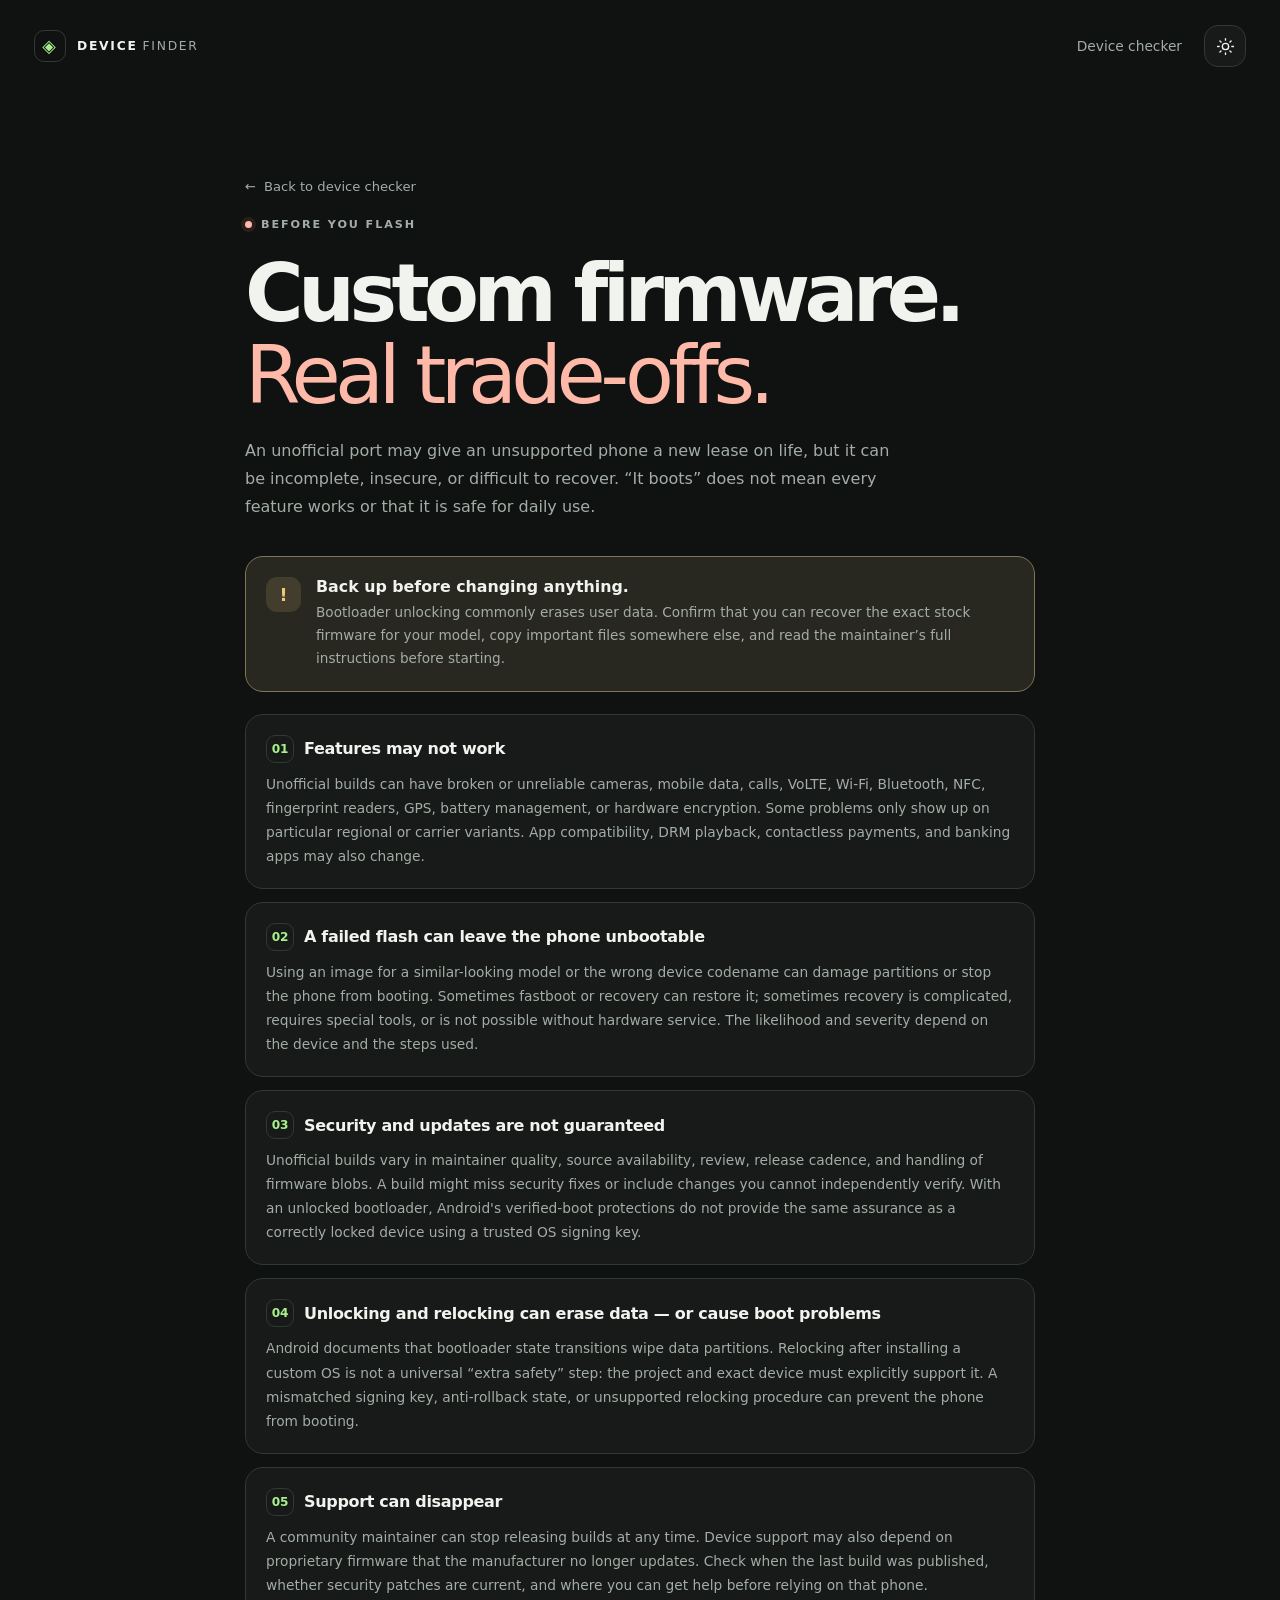
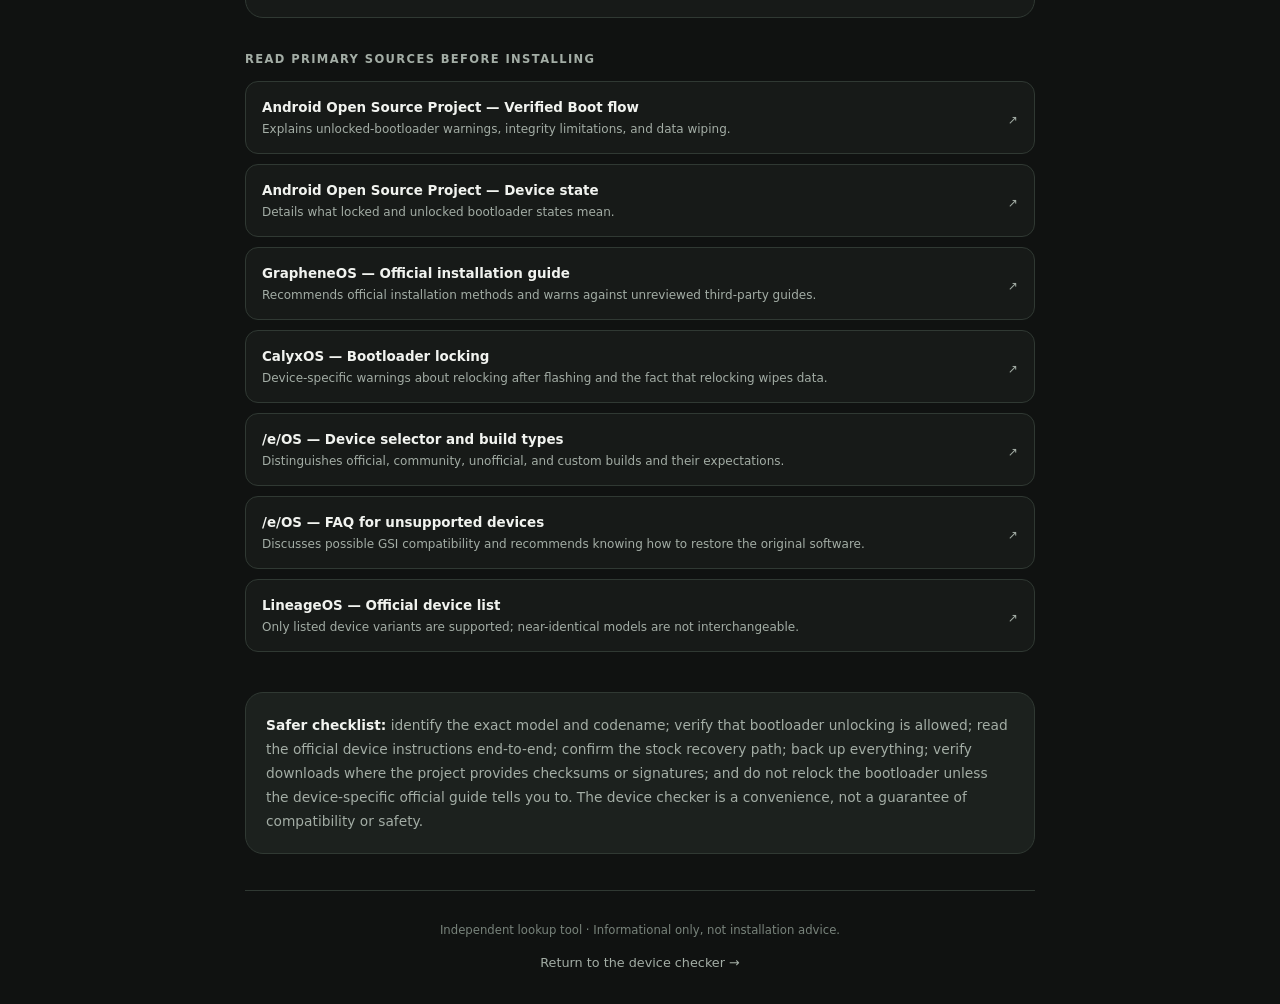
==== risks.html @ a18a7a14 "Add files via upload" ====
<!doctype html>
<html lang="en" data-theme="dark">
<head>
  <meta charset="utf-8">
  <meta name="viewport" content="width=device-width, initial-scale=1">
  <meta name="color-scheme" content="dark light">
  <meta name="description" content="Risks and precautions before installing unofficial Android firmware or a custom operating system.">
  <title>Risks of Unofficial Firmware · FOSS Device Finder</title>
  <link rel="stylesheet" href="styles.css">
  <script>
    (() => {
      try {
        const saved = localStorage.getItem('foss-device-finder-theme');
        if (saved === 'light' || saved === 'dark') document.documentElement.dataset.theme = saved;
      } catch (_) {}
      document.addEventListener('DOMContentLoaded', () => {
        const button = document.getElementById('theme-toggle');
        const update = () => {
          const next = document.documentElement.dataset.theme === 'dark' ? 'light' : 'dark';
          button.setAttribute('aria-label', `Switch to ${next} theme`);
          button.title = `Switch to ${next} theme`;
        };
        update();
        button.addEventListener('click', () => {
          document.documentElement.dataset.theme = document.documentElement.dataset.theme === 'dark' ? 'light' : 'dark';
          try { localStorage.setItem('foss-device-finder-theme', document.documentElement.dataset.theme); } catch (_) {}
          update();
        });
      });
    })();
  </script>
</head>
<body>
  <header class="topbar">
    <a class="wordmark" href="index.html" aria-label="FOSS Device Finder home"><span class="wordmark-symbol" aria-hidden="true">◈</span><span>DEVICE<span class="wordmark-light">FINDER</span></span></a>
    <nav class="topnav" aria-label="Main navigation"><a href="index.html">Device checker</a><button class="theme-toggle" id="theme-toggle" type="button" aria-label="Switch theme" title="Switch theme"><svg class="sun-icon" viewBox="0 0 24 24" aria-hidden="true"><circle cx="12" cy="12" r="4"></circle><path d="M12 2v2m0 16v2M4.93 4.93l1.42 1.42m11.3 11.3 1.42 1.42M2 12h2m16 0h2M4.93 19.07l1.42-1.42m11.3-11.3 1.42-1.42"></path></svg><svg class="moon-icon" viewBox="0 0 24 24" aria-hidden="true"><path d="M20.8 15.4A8.7 8.7 0 0 1 8.6 3.2 8.8 8.8 0 1 0 20.8 15.4Z"></path></svg></button></nav>
  </header>
  <main class="risk-page">
    <section class="risk-hero">
      <a class="back-link" href="index.html"><span aria-hidden="true">←</span> Back to device checker</a>
      <p class="eyebrow" style="justify-content:flex-start"><span class="eyebrow-dot" style="background:var(--danger);box-shadow:0 0 0 4px var(--danger-soft)"></span> BEFORE YOU FLASH</p>
      <h1>Custom firmware.<br><span>Real trade-offs.</span></h1>
      <p class="hero-copy">An unofficial port may give an unsupported phone a new lease on life, but it can be incomplete, insecure, or difficult to recover. “It boots” does not mean every feature works or that it is safe for daily use.</p>
    </section>

    <div class="risk-alert">
      <div class="risk-alert-mark" aria-hidden="true">!</div>
      <div><h2>Back up before changing anything.</h2><p>Bootloader unlocking commonly erases user data. Confirm that you can recover the exact stock firmware for your model, copy important files somewhere else, and read the maintainer’s full instructions before starting.</p></div>
    </div>

    <section class="risk-list" aria-label="Risks to consider">
      <article class="risk-item"><h2><span class="risk-number">01</span> Features may not work</h2><p>Unofficial builds can have broken or unreliable cameras, mobile data, calls, VoLTE, Wi-Fi, Bluetooth, NFC, fingerprint readers, GPS, battery management, or hardware encryption. Some problems only show up on particular regional or carrier variants. App compatibility, DRM playback, contactless payments, and banking apps may also change.</p></article>
      <article class="risk-item"><h2><span class="risk-number">02</span> A failed flash can leave the phone unbootable</h2><p>Using an image for a similar-looking model or the wrong device codename can damage partitions or stop the phone from booting. Sometimes fastboot or recovery can restore it; sometimes recovery is complicated, requires special tools, or is not possible without hardware service. The likelihood and severity depend on the device and the steps used.</p></article>
      <article class="risk-item"><h2><span class="risk-number">03</span> Security and updates are not guaranteed</h2><p>Unofficial builds vary in maintainer quality, source availability, review, release cadence, and handling of firmware blobs. A build might miss security fixes or include changes you cannot independently verify. With an unlocked bootloader, Android's verified-boot protections do not provide the same assurance as a correctly locked device using a trusted OS signing key.</p></article>
      <article class="risk-item"><h2><span class="risk-number">04</span> Unlocking and relocking can erase data — or cause boot problems</h2><p>Android documents that bootloader state transitions wipe data partitions. Relocking after installing a custom OS is not a universal “extra safety” step: the project and exact device must explicitly support it. A mismatched signing key, anti-rollback state, or unsupported relocking procedure can prevent the phone from booting.</p></article>
      <article class="risk-item"><h2><span class="risk-number">05</span> Support can disappear</h2><p>A community maintainer can stop releasing builds at any time. Device support may also depend on proprietary firmware that the manufacturer no longer updates. Check when the last build was published, whether security patches are current, and where you can get help before relying on that phone.</p></article>
    </section>

    <p class="section-label">Read primary sources before installing</p>
    <ul class="source-list">
      <li><div><a href="https://source.android.com/docs/security/features/verifiedboot/boot-flow" target="_blank" rel="noopener noreferrer">Android Open Source Project — Verified Boot flow</a><span>Explains unlocked-bootloader warnings, integrity limitations, and data wiping.</span></div><span class="source-arrow" aria-hidden="true">↗</span></li>
      <li><div><a href="https://source.android.com/docs/security/features/verifiedboot/device-state" target="_blank" rel="noopener noreferrer">Android Open Source Project — Device state</a><span>Details what locked and unlocked bootloader states mean.</span></div><span class="source-arrow" aria-hidden="true">↗</span></li>
      <li><div><a href="https://grapheneos.org/install/" target="_blank" rel="noopener noreferrer">GrapheneOS — Official installation guide</a><span>Recommends official installation methods and warns against unreviewed third-party guides.</span></div><span class="source-arrow" aria-hidden="true">↗</span></li>
      <li><div><a href="https://calyxos.org/docs/guide/security/bootloader-lock/" target="_blank" rel="noopener noreferrer">CalyxOS — Bootloader locking</a><span>Device-specific warnings about relocking after flashing and the fact that relocking wipes data.</span></div><span class="source-arrow" aria-hidden="true">↗</span></li>
      <li><div><a href="https://doc.e.foundation/devices/" target="_blank" rel="noopener noreferrer">/e/OS — Device selector and build types</a><span>Distinguishes official, community, unofficial, and custom builds and their expectations.</span></div><span class="source-arrow" aria-hidden="true">↗</span></li>
      <li><div><a href="https://doc.e.foundation/os/faq/" target="_blank" rel="noopener noreferrer">/e/OS — FAQ for unsupported devices</a><span>Discusses possible GSI compatibility and recommends knowing how to restore the original software.</span></div><span class="source-arrow" aria-hidden="true">↗</span></li>
      <li><div><a href="https://wiki.lineageos.org/devices/" target="_blank" rel="noopener noreferrer">LineageOS — Official device list</a><span>Only listed device variants are supported; near-identical models are not interchangeable.</span></div><span class="source-arrow" aria-hidden="true">↗</span></li>
    </ul>

    <div class="final-note"><strong>Safer checklist:</strong> identify the exact model and codename; verify that bootloader unlocking is allowed; read the official device instructions end-to-end; confirm the stock recovery path; back up everything; verify downloads where the project provides checksums or signatures; and do not relock the bootloader unless the device-specific official guide tells you to. The device checker is a convenience, not a guarantee of compatibility or safety.</div>
    <footer class="site-footer"><p>Independent lookup tool · Informational only, not installation advice.</p><a href="index.html">Return to the device checker <span aria-hidden="true">→</span></a></footer>
  </main>
</body>
</html>
---- styles.css ----
:root {
  color-scheme: dark;
  --bg: #101211;
  --surface: #171a18;
  --surface-raised: #1c211e;
  --surface-strong: #232925;
  --text: #f1f3ef;
  --muted: #a3ada5;
  --quiet: #78837b;
  --line: #303933;
  --accent: #a8f08b;
  --accent-ink: #14240f;
  --accent-soft: rgba(168, 240, 139, .11);
  --danger: #ffb9a9;
  --danger-soft: rgba(255, 145, 118, .1);
  --warning: #edc77e;
  --shadow: 0 24px 72px rgba(0, 0, 0, .19);
  --radius: 18px;
  font-family: Inter, ui-sans-serif, system-ui, -apple-system, BlinkMacSystemFont, "Segoe UI", sans-serif;
}
:root[data-theme="light"] {
  color-scheme: light;
  --bg: #f5f6f1;
  --surface: #ffffff;
  --surface-raised: #f1f4ed;
  --surface-strong: #e7ede2;
  --text: #1b241c;
  --muted: #536054;
  --quiet: #768075;
  --line: #dce4d8;
  --accent: #317b25;
  --accent-ink: #ffffff;
  --accent-soft: rgba(49, 123, 37, .09);
  --danger: #a83a20;
  --danger-soft: rgba(168, 58, 32, .08);
  --warning: #8b641b;
  --shadow: 0 24px 72px rgba(28, 48, 25, .08);
}
* { box-sizing: border-box; }
html { min-height: 100%; scroll-behavior: smooth; }
body { min-height: 100vh; margin: 0; background: var(--bg); color: var(--text); transition: background .2s ease, color .2s ease; }
a { color: inherit; }
button, input { font: inherit; }
button { color: inherit; }
.topbar { max-width: 1320px; margin: 0 auto; padding: 25px 34px; display: flex; align-items: center; justify-content: space-between; gap: 24px; }
.wordmark { display: inline-flex; align-items: center; gap: 11px; color: var(--text); text-decoration: none; font-size: .77rem; font-weight: 800; letter-spacing: .14em; }
.wordmark-symbol { display: grid; place-items: center; width: 32px; height: 32px; border: 1px solid var(--line); border-radius: 10px; color: var(--accent); font-size: 1.1rem; }
.wordmark-light { margin-left: 5px; color: var(--muted); font-weight: 500; }
.topnav { display: flex; align-items: center; gap: 22px; }
.topnav > a { color: var(--muted); text-decoration: none; font-size: .86rem; transition: color .18s ease; }
.topnav > a:hover, .site-footer a:hover { color: var(--accent); }
.theme-toggle { width: 42px; height: 42px; display: grid; place-items: center; padding: 0; border: 1px solid var(--line); border-radius: 14px; background: var(--surface); cursor: pointer; transition: transform .18s ease, border-color .18s ease; }
.theme-toggle:hover { transform: translateY(-1px); border-color: var(--quiet); }
.theme-toggle svg { width: 19px; height: 19px; fill: none; stroke: var(--text); stroke-width: 1.7; stroke-linecap: round; stroke-linejoin: round; }
.moon-icon { display: none; }
:root[data-theme="light"] .sun-icon { display: none; }
:root[data-theme="light"] .moon-icon { display: block; }
.page-shell { width: min(100% - 42px, 1000px); margin: 0 auto; }
.hero { padding: clamp(50px, 8vw, 94px) 0 40px; text-align: center; }
.eyebrow { display: flex; justify-content: center; align-items: center; gap: 9px; margin: 0 0 22px; color: var(--muted); font-size: .7rem; font-weight: 700; letter-spacing: .17em; }
.eyebrow-dot, .loading-dot { display: inline-block; width: 7px; height: 7px; flex: 0 0 auto; border-radius: 999px; background: var(--accent); box-shadow: 0 0 0 4px var(--accent-soft); }
h1 { margin: 0; font-size: clamp(3rem, 8vw, 5.9rem); line-height: .99; letter-spacing: -.07em; font-weight: 650; }
h1 span { color: var(--muted); font-weight: 450; }
.hero-copy { max-width: 610px; margin: 25px auto 31px; color: var(--muted); line-height: 1.75; font-size: 1rem; }
.search-form { position: relative; display: flex; align-items: center; width: min(100%, 750px); margin: 0 auto; padding: 7px; border: 1px solid var(--line); border-radius: 18px; background: var(--surface); box-shadow: var(--shadow); text-align: left; transition: border-color .2s ease, box-shadow .2s ease; }
.search-form:focus-within { border-color: var(--accent); box-shadow: 0 0 0 4px var(--accent-soft), var(--shadow); }
.search-icon { width: 21px; height: 21px; margin: 0 14px 0 13px; flex: 0 0 auto; fill: none; stroke: var(--muted); stroke-width: 1.7; stroke-linecap: round; }
.search-form input { min-width: 0; width: 100%; padding: 14px 4px; border: 0; outline: 0; background: transparent; color: var(--text); font-size: .98rem; }
.search-form input::placeholder { color: var(--quiet); }
.search-submit { flex: 0 0 auto; min-height: 47px; padding: 0 18px; border: 0; border-radius: 12px; background: var(--accent); color: var(--accent-ink); font-weight: 750; font-size: .84rem; cursor: pointer; transition: filter .18s ease, transform .18s ease; }
.search-submit:hover { filter: brightness(1.08); transform: translateY(-1px); }
.search-submit span { margin-left: 9px; font-size: 1rem; }
.search-meta { width: min(100%, 750px); display: flex; justify-content: space-between; align-items: center; gap: 16px; margin: 15px auto 0; color: var(--quiet); font-size: .75rem; }
.data-status { display: inline-flex; align-items: center; gap: 9px; }
.data-status .loading-dot { width: 6px; height: 6px; }
.data-status.is-error { color: var(--danger); }
.data-status.is-error .loading-dot { background: var(--danger); box-shadow: 0 0 0 4px var(--danger-soft); }
.privacy-note { display: inline-flex; gap: 6px; align-items: center; white-space: nowrap; }
.privacy-note svg { width: 14px; height: 14px; fill: none; stroke: currentColor; stroke-width: 1.5; stroke-linecap: round; stroke-linejoin: round; }
.suggestions { display: flex; justify-content: center; align-items: center; flex-wrap: wrap; gap: 8px; margin-top: 23px; font-size: .78rem; color: var(--quiet); }
.suggestions button { padding: 7px 11px; border: 1px solid var(--line); border-radius: 999px; background: transparent; color: var(--muted); cursor: pointer; transition: background .15s ease, border-color .15s ease, color .15s ease; }
.suggestions button:hover { background: var(--surface-raised); border-color: var(--quiet); color: var(--text); }
.results-section { min-height: 150px; padding: 18px 0 56px; }
.empty-state { max-width: 580px; margin: 18px auto 0; padding: 35px 24px 40px; text-align: center; }
.empty-icon { display: grid; place-items: center; width: 64px; height: 64px; margin: 0 auto 20px; border: 1px solid var(--line); border-radius: 20px; background: var(--surface); color: var(--accent); }
.empty-icon svg { width: 32px; height: 32px; fill: none; stroke: currentColor; stroke-width: 1.5; stroke-linecap: round; stroke-linejoin: round; }
.empty-state h2 { margin: 0 0 10px; font-size: 1.12rem; letter-spacing: -.025em; }
.empty-state p { margin: 0; color: var(--muted); line-height: 1.7; font-size: .91rem; }
.result-heading { display: flex; align-items: flex-start; justify-content: space-between; gap: 20px; margin: 15px 0 20px; }
.result-heading h2 { margin: 0; font-size: clamp(1.25rem, 3vw, 1.8rem); letter-spacing: -.04em; }
.result-heading p { margin: 7px 0 0; color: var(--muted); font-size: .86rem; }
.result-count { padding: 7px 10px; border: 1px solid var(--line); border-radius: 99px; color: var(--muted); font-size: .76rem; white-space: nowrap; }
.status-banner { display: flex; align-items: flex-start; gap: 13px; margin: 0 0 20px; padding: 18px 19px; border: 1px solid var(--line); border-radius: var(--radius); background: var(--surface); line-height: 1.6; }
.status-icon { display: grid; place-items: center; width: 30px; height: 30px; flex: 0 0 auto; border-radius: 10px; font-size: 1rem; font-weight: 800; }
.status-banner h3 { margin: 0 0 4px; font-size: 1rem; }
.status-banner p { margin: 0; font-size: .86rem; color: var(--muted); }
.status-banner--success { border-color: color-mix(in srgb, var(--accent) 45%, var(--line)); background: var(--accent-soft); }
.status-banner--success .status-icon { background: var(--accent); color: var(--accent-ink); }
.status-banner--success h3 { color: var(--accent); }
.status-banner--unsupported { border-color: color-mix(in srgb, var(--danger) 32%, var(--line)); background: var(--danger-soft); }
.status-banner--unsupported .status-icon { background: var(--danger-soft); color: var(--danger); border: 1px solid color-mix(in srgb, var(--danger) 30%, var(--line)); }
.status-banner--unsupported h3 { color: var(--danger); }
.status-banner a { color: var(--accent); font-weight: 700; text-underline-offset: 3px; white-space: nowrap; }
.result-grid { display: grid; grid-template-columns: repeat(2, minmax(0, 1fr)); gap: 14px; }
.device-card { display: flex; flex-direction: column; min-width: 0; padding: 19px; border: 1px solid var(--line); border-radius: var(--radius); background: var(--surface); box-shadow: 0 7px 28px rgba(0,0,0,.025); }
.device-card-top { display: flex; align-items: flex-start; justify-content: space-between; gap: 14px; }
.os-identity { display: flex; align-items: center; gap: 11px; min-width: 0; }
.os-mark { display: grid; place-items: center; width: 39px; height: 39px; flex: 0 0 auto; border: 1px solid var(--line); border-radius: 13px; background: var(--surface-raised); color: var(--accent); font-weight: 800; font-size: .94rem; }
.os-title { margin: 0; font-size: 1rem; font-weight: 760; letter-spacing: -.025em; }
.os-subtitle { margin: 4px 0 0; font-size: .73rem; color: var(--muted); }
.support-pill { display: inline-flex; align-items: center; gap: 5px; padding: 6px 8px; border-radius: 99px; background: var(--accent-soft); color: var(--accent); font-size: .67rem; font-weight: 800; white-space: nowrap; }
.support-pill--past { background: var(--danger-soft); color: var(--danger); }
.card-model { margin: 22px 0 5px; font-size: 1.12rem; line-height: 1.35; letter-spacing: -.025em; overflow-wrap: anywhere; }
.card-brand { margin: 0; color: var(--muted); font-size: .79rem; }
.device-facts { display: grid; grid-template-columns: repeat(2, minmax(0, 1fr)); gap: 9px; margin: 19px 0 20px; }
.fact { min-width: 0; padding: 11px 12px; border: 1px solid var(--line); border-radius: 12px; background: var(--surface-raised); }
.fact dt { margin: 0 0 5px; color: var(--quiet); font-size: .67rem; letter-spacing: .06em; text-transform: uppercase; }
.fact dd { margin: 0; color: var(--text); font-size: .81rem; font-weight: 650; line-height: 1.4; overflow-wrap: anywhere; }
.card-note { margin: auto 0 14px; color: var(--muted); font-size: .79rem; line-height: 1.6; }
.doc-link { display: flex; align-items: center; justify-content: space-between; gap: 12px; padding: 13px 14px; border: 1px solid var(--line); border-radius: 12px; color: var(--text); text-decoration: none; font-size: .81rem; font-weight: 700; transition: border-color .18s ease, background .18s ease; }
.doc-link:hover { border-color: var(--accent); background: var(--accent-soft); }
.doc-link span:last-child { color: var(--accent); font-size: 1.05rem; }
.show-more-note { color: var(--muted); font-size: .82rem; text-align: center; margin: 17px 0 0; }
.history-section { margin-top: 30px; padding-top: 22px; border-top: 1px solid var(--line); }
.history-section h3 { margin: 0 0 7px; font-size: 1rem; }
.history-section > p { margin: 0 0 16px; color: var(--muted); font-size: .83rem; line-height: 1.6; }
.site-footer { display: flex; flex-direction: column; align-items: center; gap: 8px; padding: 30px 0 34px; border-top: 1px solid var(--line); text-align: center; }
.site-footer p { margin: 0; color: var(--quiet); font-size: .73rem; line-height: 1.65; }
.site-footer code { padding: 2px 5px; border-radius: 5px; background: var(--surface-raised); color: var(--muted); font-size: .72rem; }
.site-footer a { margin-top: 6px; color: var(--muted); text-decoration: none; font-size: .8rem; transition: color .18s ease; }
.risk-page { width: min(100% - 42px, 790px); margin: 0 auto; }
.risk-hero { padding: clamp(48px, 8vw, 84px) 0 35px; }
.back-link { display: inline-flex; align-items: center; gap: 8px; margin-bottom: 24px; color: var(--muted); text-decoration: none; font-size: .82rem; }
.back-link:hover { color: var(--accent); }
.risk-hero h1 { font-size: clamp(2.7rem, 7vw, 5rem); line-height: 1.02; }
.risk-hero h1 span { color: var(--danger); }
.risk-hero .hero-copy { margin: 21px 0 0; max-width: 650px; }
.risk-alert { display: flex; gap: 15px; padding: 20px; border: 1px solid color-mix(in srgb, var(--warning) 42%, var(--line)); border-radius: var(--radius); background: color-mix(in srgb, var(--warning) 8%, var(--surface)); }
.risk-alert-mark { display: grid; place-items: center; width: 35px; height: 35px; flex: 0 0 auto; border-radius: 11px; background: color-mix(in srgb, var(--warning) 13%, transparent); color: var(--warning); font-size: 1.1rem; font-weight: 800; }
.risk-alert h2 { margin: 0 0 5px; font-size: .99rem; }
.risk-alert p { margin: 0; color: var(--muted); font-size: .85rem; line-height: 1.7; }
.risk-list { display: grid; gap: 13px; margin: 22px 0 34px; }
.risk-item { padding: 20px; border: 1px solid var(--line); border-radius: var(--radius); background: var(--surface); }
.risk-item h2 { display: flex; align-items: center; gap: 10px; margin: 0 0 9px; font-size: 1rem; letter-spacing: -.02em; }
.risk-number { display: grid; place-items: center; width: 28px; height: 28px; border: 1px solid var(--line); border-radius: 9px; color: var(--accent); font-size: .76rem; }
.risk-item p { margin: 0; color: var(--muted); font-size: .86rem; line-height: 1.75; }
.risk-item p + p { margin-top: 10px; }
.source-list { display: grid; gap: 10px; margin: 0 0 40px; padding: 0; list-style: none; }
.source-list li { display: flex; align-items: center; justify-content: space-between; gap: 20px; padding: 15px 16px; border: 1px solid var(--line); border-radius: 13px; background: var(--surface); }
.source-list a { color: var(--text); font-size: .84rem; font-weight: 700; text-decoration: none; }
.source-list a:hover { color: var(--accent); }
.source-list span { margin-top: 4px; display: block; color: var(--muted); font-weight: 400; font-size: .75rem; line-height: 1.5; }
.source-arrow { color: var(--accent); font-size: 1.05rem; flex: 0 0 auto; }
.section-label { margin: 34px 0 15px; color: var(--muted); font-size: .72rem; font-weight: 800; letter-spacing: .12em; text-transform: uppercase; }
.final-note { margin-bottom: 36px; padding: 20px; border: 1px solid var(--line); border-radius: var(--radius); background: var(--surface-raised); color: var(--muted); font-size: .86rem; line-height: 1.75; }
.final-note strong { color: var(--text); }
.visually-hidden { position: absolute; width: 1px; height: 1px; margin: -1px; padding: 0; overflow: hidden; clip: rect(0,0,0,0); white-space: nowrap; border: 0; }
[hidden] { display: none !important; }
@media (max-width: 720px) {
  .topbar { padding: 17px 19px; }
  .topnav { gap: 13px; }
  .topnav > a { font-size: .78rem; }
  .page-shell, .risk-page { width: min(100% - 32px, 1000px); }
  .hero { padding-top: 64px; }
  .hero-copy { max-width: 520px; font-size: .92rem; }
  .search-form { padding: 5px; border-radius: 15px; }
  .search-icon { margin-left: 10px; margin-right: 10px; }
  .search-form input { font-size: .88rem; }
  .search-submit { min-height: 43px; padding: 0 12px; font-size: .76rem; }
  .search-submit span { margin-left: 3px; }
  .search-meta { align-items: flex-start; flex-direction: column; gap: 8px; }
  .result-grid { grid-template-columns: 1fr; }
}
@media (max-width: 420px) {
  .wordmark { font-size: .68rem; letter-spacing: .1em; gap: 7px; }
  .wordmark-symbol { width: 29px; height: 29px; }
  .topnav { gap: 9px; }
  .topnav > a { max-width: 80px; line-height: 1.2; text-align: right; }
  .theme-toggle { width: 38px; height: 38px; }
  .hero { padding-top: 54px; }
  .eyebrow { font-size: .59rem; letter-spacing: .12em; }
  .search-submit { font-size: .7rem; padding: 0 10px; }
  .search-submit span { display: none; }
  .privacy-note { white-space: normal; }
  .result-heading { flex-direction: column; gap: 10px; }
  .source-list li { align-items: flex-start; }
}
@media (prefers-reduced-motion: reduce) {
  *, *::before, *::after { scroll-behavior: auto !important; transition-duration: .01ms !important; animation-duration: .01ms !important; }
}
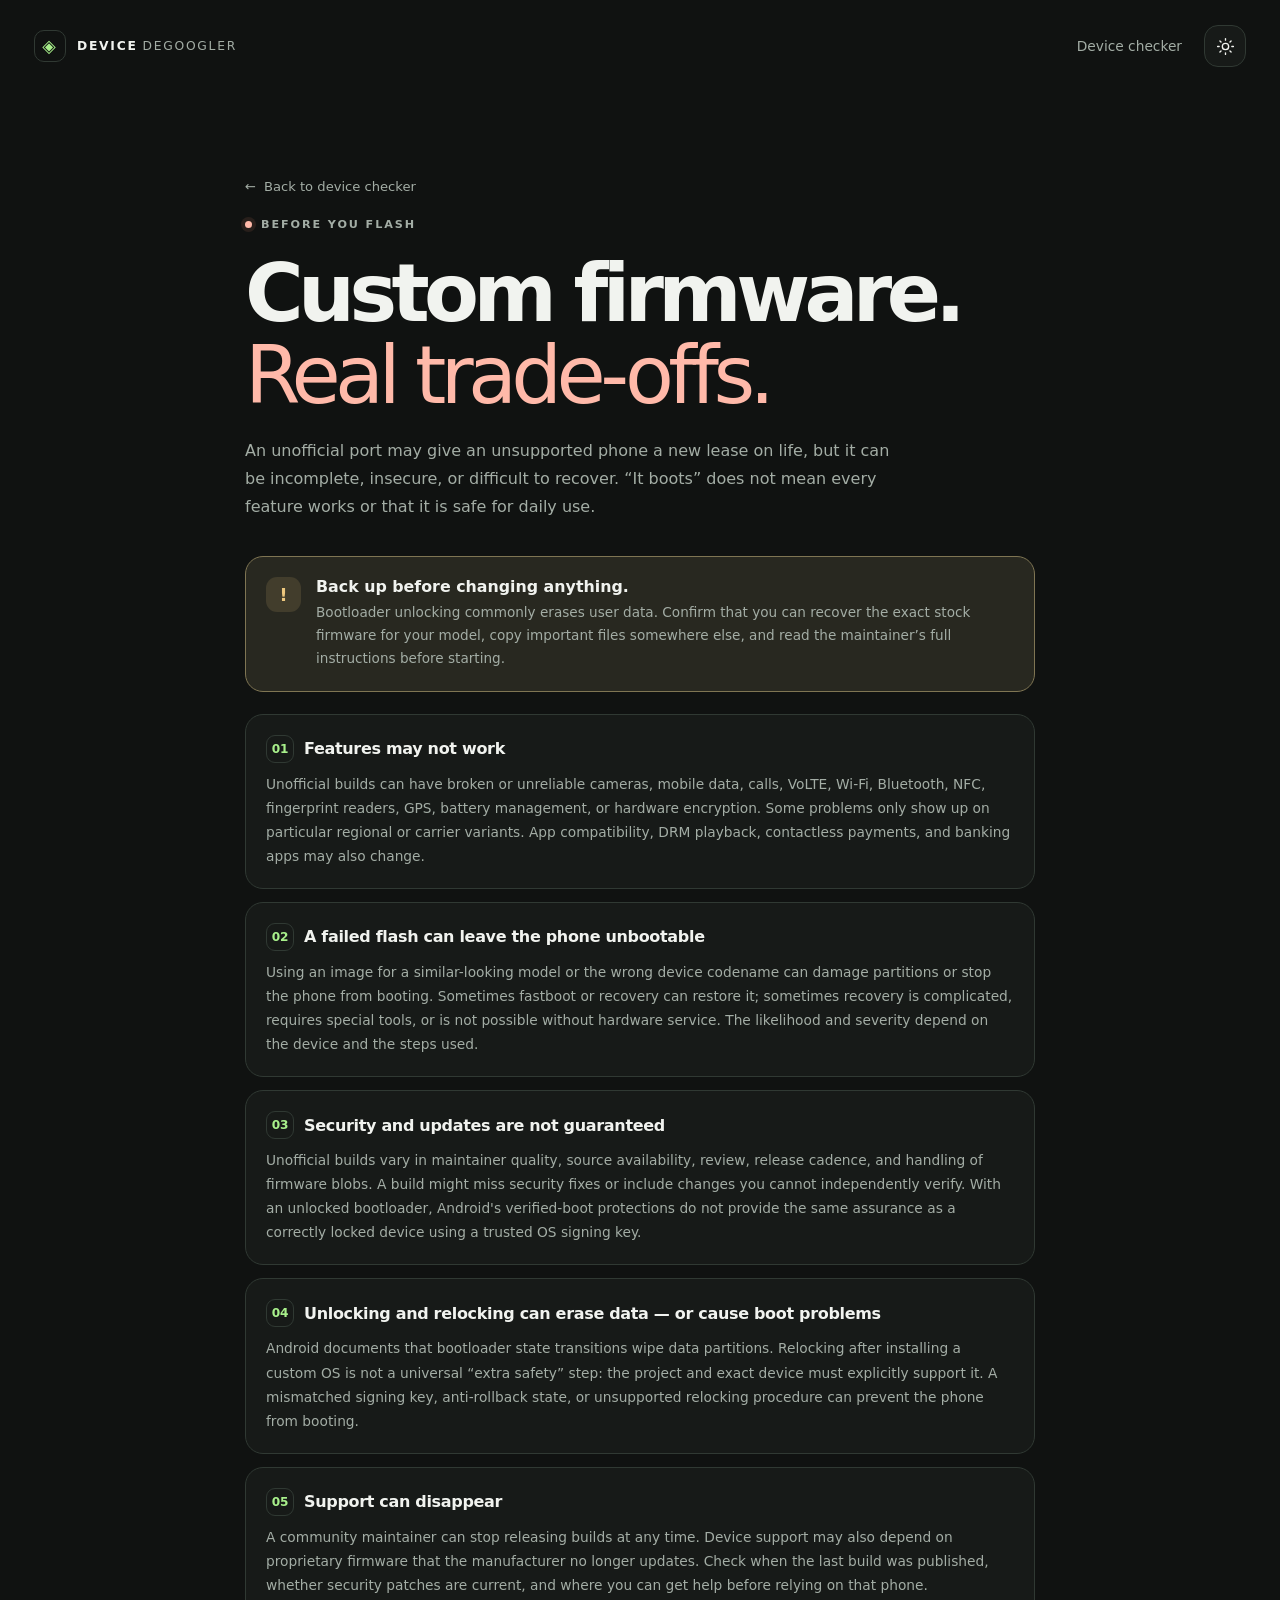
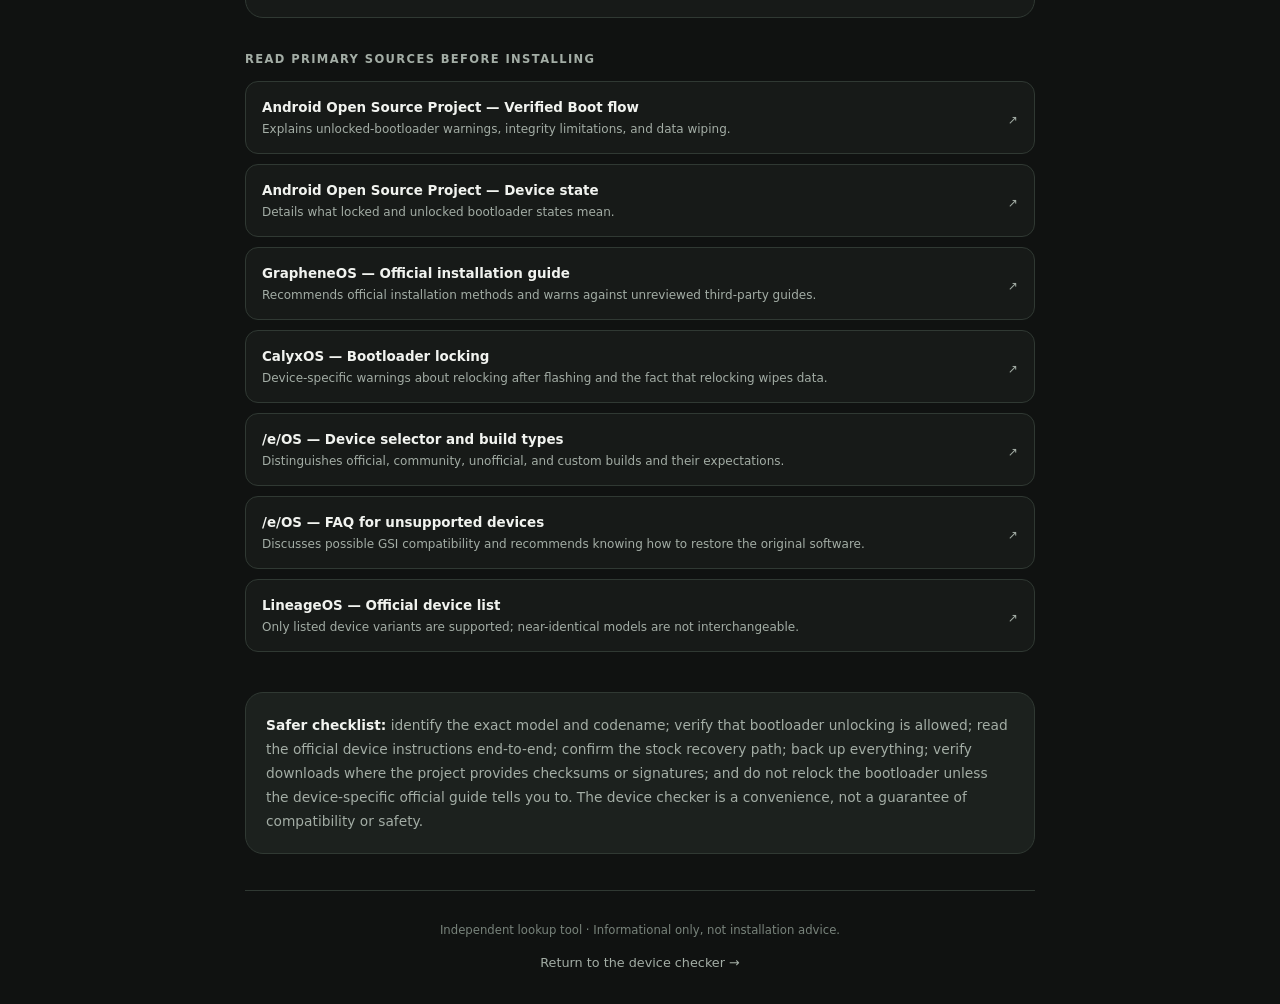
==== commit 12cc26d3: "Update title and wordmark in risks.html" ====
--- a/risks.html
+++ b/risks.html
@@ -5,7 +5,7 @@
   <meta name="viewport" content="width=device-width, initial-scale=1">
   <meta name="color-scheme" content="dark light">
   <meta name="description" content="Risks and precautions before installing unofficial Android firmware or a custom operating system.">
-  <title>Risks of Unofficial Firmware · FOSS Device Finder</title>
+  <title>Risks of Unofficial Firmware</title>
   <link rel="stylesheet" href="styles.css">
   <script>
     (() => {
@@ -32,7 +32,7 @@
 </head>
 <body>
   <header class="topbar">
-    <a class="wordmark" href="index.html" aria-label="FOSS Device Finder home"><span class="wordmark-symbol" aria-hidden="true">◈</span><span>DEVICE<span class="wordmark-light">FINDER</span></span></a>
+    <a class="wordmark" href="index.html" aria-label="FOSS Device Finder home"><span class="wordmark-symbol" aria-hidden="true">◈</span><span>DEVICE<span class="wordmark-light">DEGOOGLER</span></span></a>
     <nav class="topnav" aria-label="Main navigation"><a href="index.html">Device checker</a><button class="theme-toggle" id="theme-toggle" type="button" aria-label="Switch theme" title="Switch theme"><svg class="sun-icon" viewBox="0 0 24 24" aria-hidden="true"><circle cx="12" cy="12" r="4"></circle><path d="M12 2v2m0 16v2M4.93 4.93l1.42 1.42m11.3 11.3 1.42 1.42M2 12h2m16 0h2M4.93 19.07l1.42-1.42m11.3-11.3 1.42-1.42"></path></svg><svg class="moon-icon" viewBox="0 0 24 24" aria-hidden="true"><path d="M20.8 15.4A8.7 8.7 0 0 1 8.6 3.2 8.8 8.8 0 1 0 20.8 15.4Z"></path></svg></button></nav>
   </header>
   <main class="risk-page">
